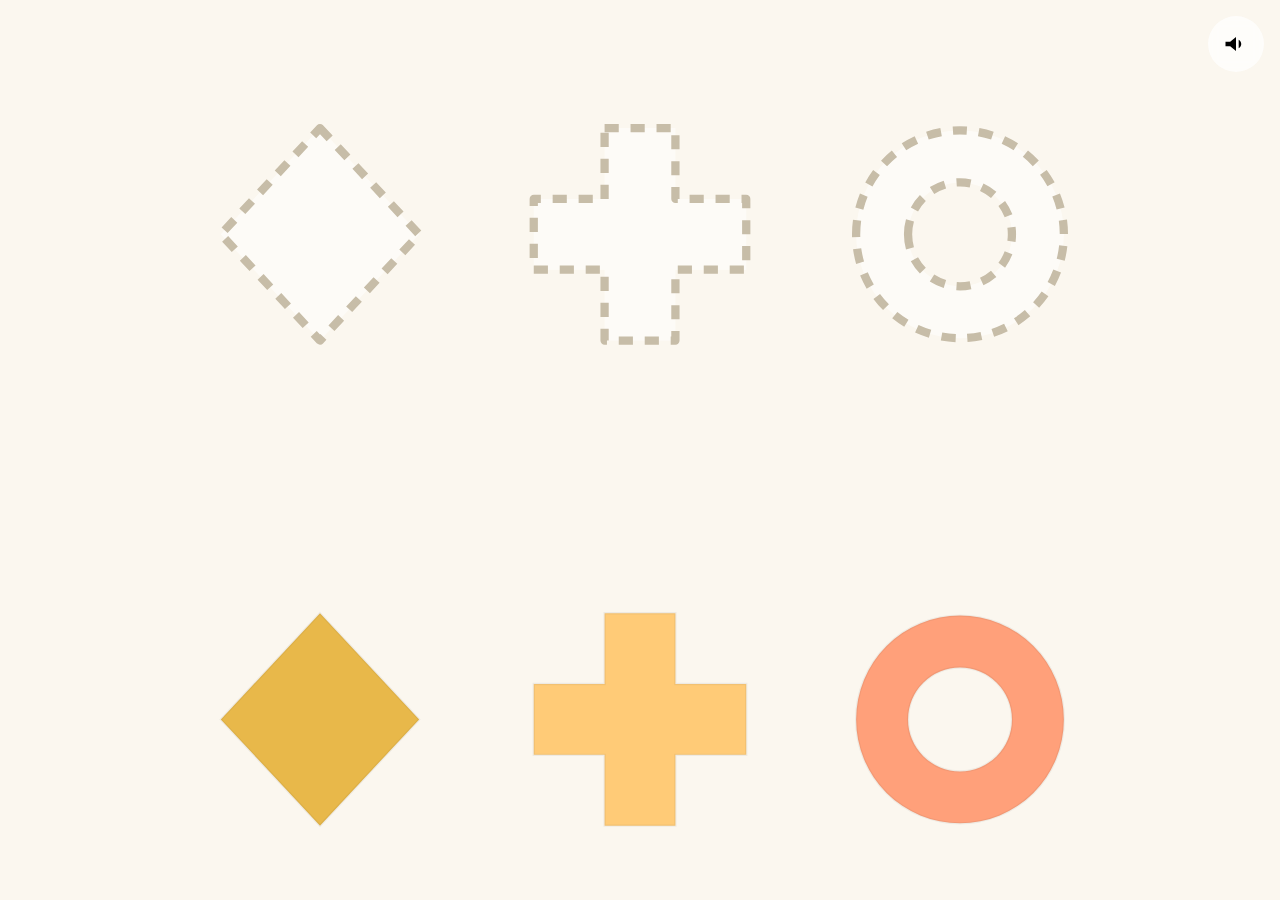
==== index.html @ c3d77802 "Initial: dheera-shapes PWA (drag-to-fit puzzle, level 3→8, offline)" ====
<!DOCTYPE html>
<html lang="en">
<head>
  <meta charset="UTF-8" />
  <meta name="viewport" content="width=device-width, initial-scale=1, viewport-fit=cover, user-scalable=no" />
  <meta name="apple-mobile-web-app-capable" content="yes" />
  <meta name="apple-mobile-web-app-status-bar-style" content="default" />
  <meta name="apple-mobile-web-app-title" content="Shapes" />
  <meta name="mobile-web-app-capable" content="yes" />
  <meta name="theme-color" content="#FBF7EF" />
  <title>Shapes</title>
  <link rel="manifest" href="manifest.json" />
  <link rel="apple-touch-icon" href="apple-touch-icon.png" />
  <link rel="icon" href="icon.svg" type="image/svg+xml" />
  <link rel="icon" href="icon-192.png" sizes="192x192" type="image/png" />
  <link rel="stylesheet" href="style.css" />
</head>
<body>
  <button id="mute" aria-label="Mute" title="Mute">
    <svg viewBox="0 0 24 24" width="28" height="28" aria-hidden="true">
      <path id="mute-on"  d="M3 10v4h4l5 4V6L7 10H3zm13.5 2c0-1.6-.9-3-2.2-3.7v7.4c1.3-.7 2.2-2.1 2.2-3.7z" />
      <path id="mute-off" d="M3 10v4h4l5 4V6L7 10H3zm14 0l4 4m0-4l-4 4" stroke="currentColor" stroke-width="2" fill="none" stroke-linecap="round" style="display:none" />
    </svg>
  </button>

  <svg id="stage" xmlns="http://www.w3.org/2000/svg" preserveAspectRatio="xMidYMid meet"></svg>

  <script src="shapes.js"></script>
  <script src="app.js"></script>
  <script>
    if ('serviceWorker' in navigator) {
      window.addEventListener('load', () => {
        navigator.serviceWorker.register('sw.js').catch(() => {});
      });
    }
  </script>
</body>
</html>
---- style.css ----
:root {
  --bg: #FBF7EF;
  --slot-outline: #C7BDA8;
  --slot-fill: rgba(255, 255, 255, 0.55);
  --hint: rgba(180, 200, 220, 0.35);
}

* { box-sizing: border-box; -webkit-tap-highlight-color: transparent; }

html, body {
  margin: 0;
  padding: 0;
  height: 100%;
  overflow: hidden;
  background: var(--bg);
  font-family: -apple-system, BlinkMacSystemFont, "Nunito", "SF Pro Rounded", system-ui, sans-serif;
  user-select: none;
  -webkit-user-select: none;
  touch-action: none;
  overscroll-behavior: none;
}

body {
  position: fixed;
  inset: 0;
  padding: env(safe-area-inset-top) env(safe-area-inset-right) env(safe-area-inset-bottom) env(safe-area-inset-left);
}

#stage {
  width: 100%;
  height: 100%;
  display: block;
  touch-action: none;
}

#mute {
  position: absolute;
  top: calc(16px + env(safe-area-inset-top));
  right: calc(16px + env(safe-area-inset-right));
  width: 56px;
  height: 56px;
  border-radius: 50%;
  border: none;
  background: rgba(255, 255, 255, 0.7);
  color: #6B7280;
  display: grid;
  place-items: center;
  cursor: pointer;
  z-index: 10;
  transition: transform 120ms ease-out, background 200ms;
  backdrop-filter: blur(6px);
  -webkit-backdrop-filter: blur(6px);
}
#mute:active { transform: scale(0.94); }
#mute.muted { background: rgba(230, 220, 200, 0.7); }
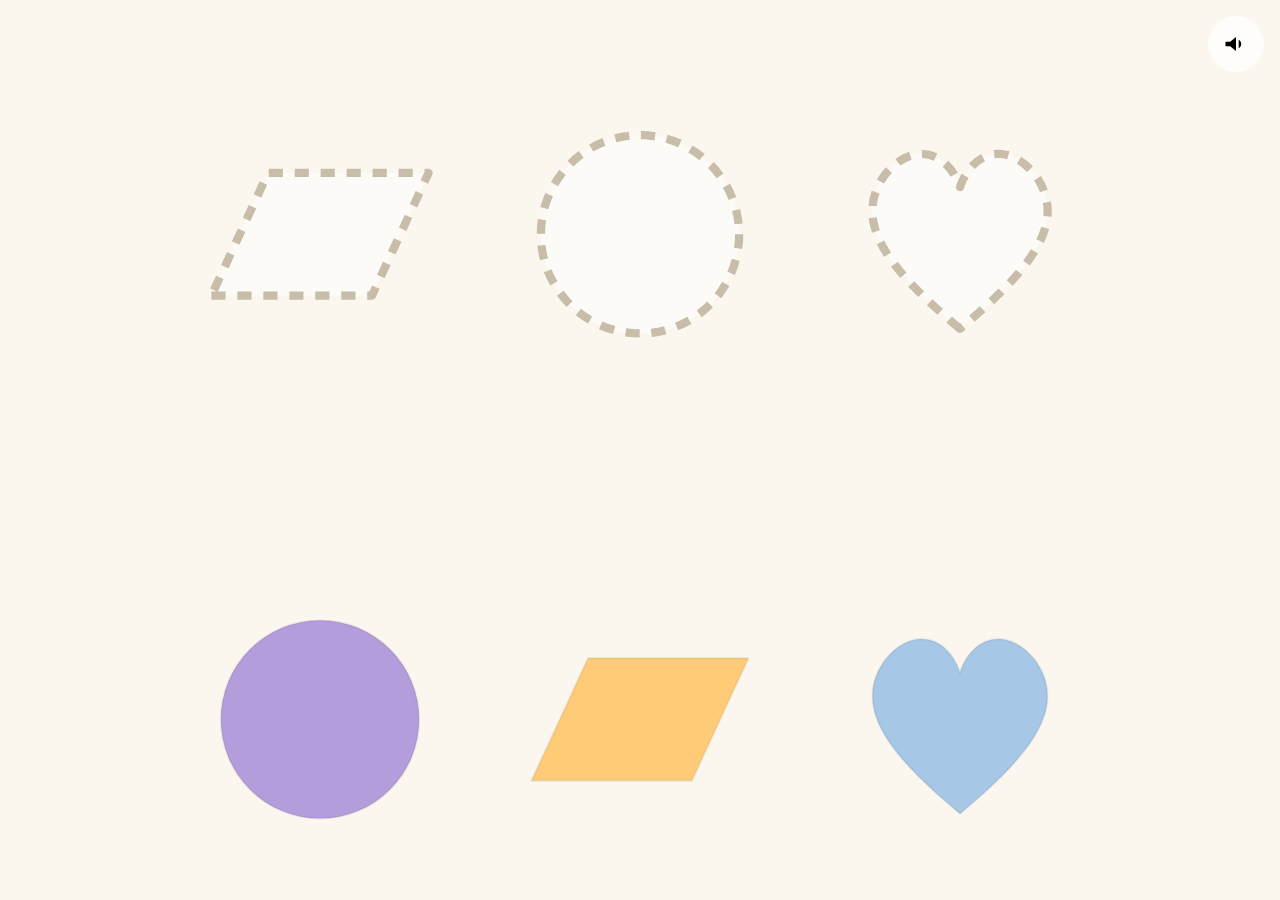
==== commit b3418afc: "Letters + words phase, interact.js drag, friendlier voice - Phases: shapes (1-25) → single letters (" ====
--- a/index.html
+++ b/index.html
@@ -25,7 +25,9 @@
 
   <svg id="stage" xmlns="http://www.w3.org/2000/svg" preserveAspectRatio="xMidYMid meet"></svg>
 
+  <script src="interact.min.js"></script>
   <script src="shapes.js"></script>
+  <script src="letters.js"></script>
   <script src="app.js"></script>
   <script>
     if ('serviceWorker' in navigator) {
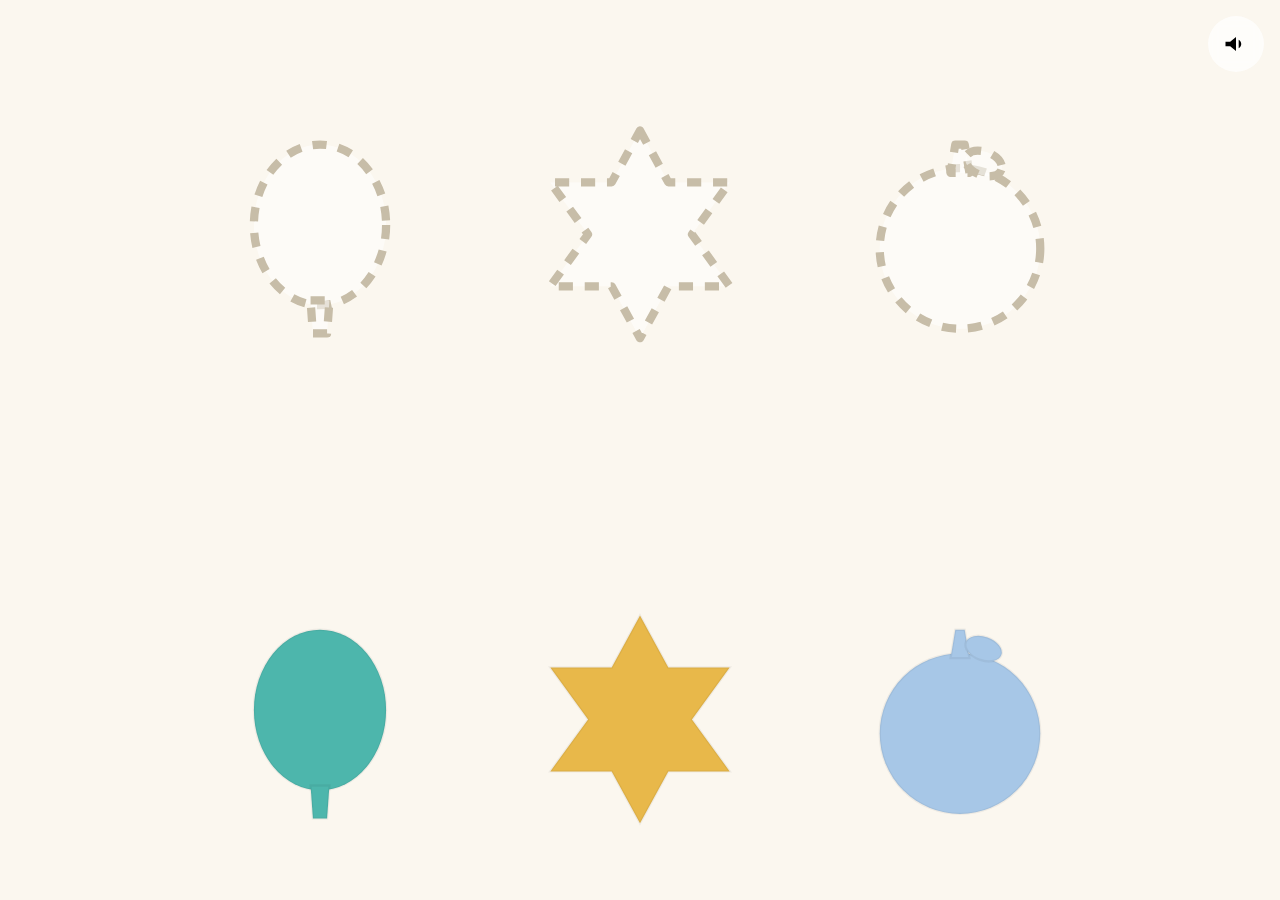
==== commit 48d8c53c: "Shapes-only forever, add 10 Material-style icons - Drop letters + words phase entirely; puzzle is in" ====
--- a/index.html
+++ b/index.html
@@ -27,7 +27,6 @@
 
   <script src="interact.min.js"></script>
   <script src="shapes.js"></script>
-  <script src="letters.js"></script>
   <script src="app.js"></script>
   <script>
     if ('serviceWorker' in navigator) {
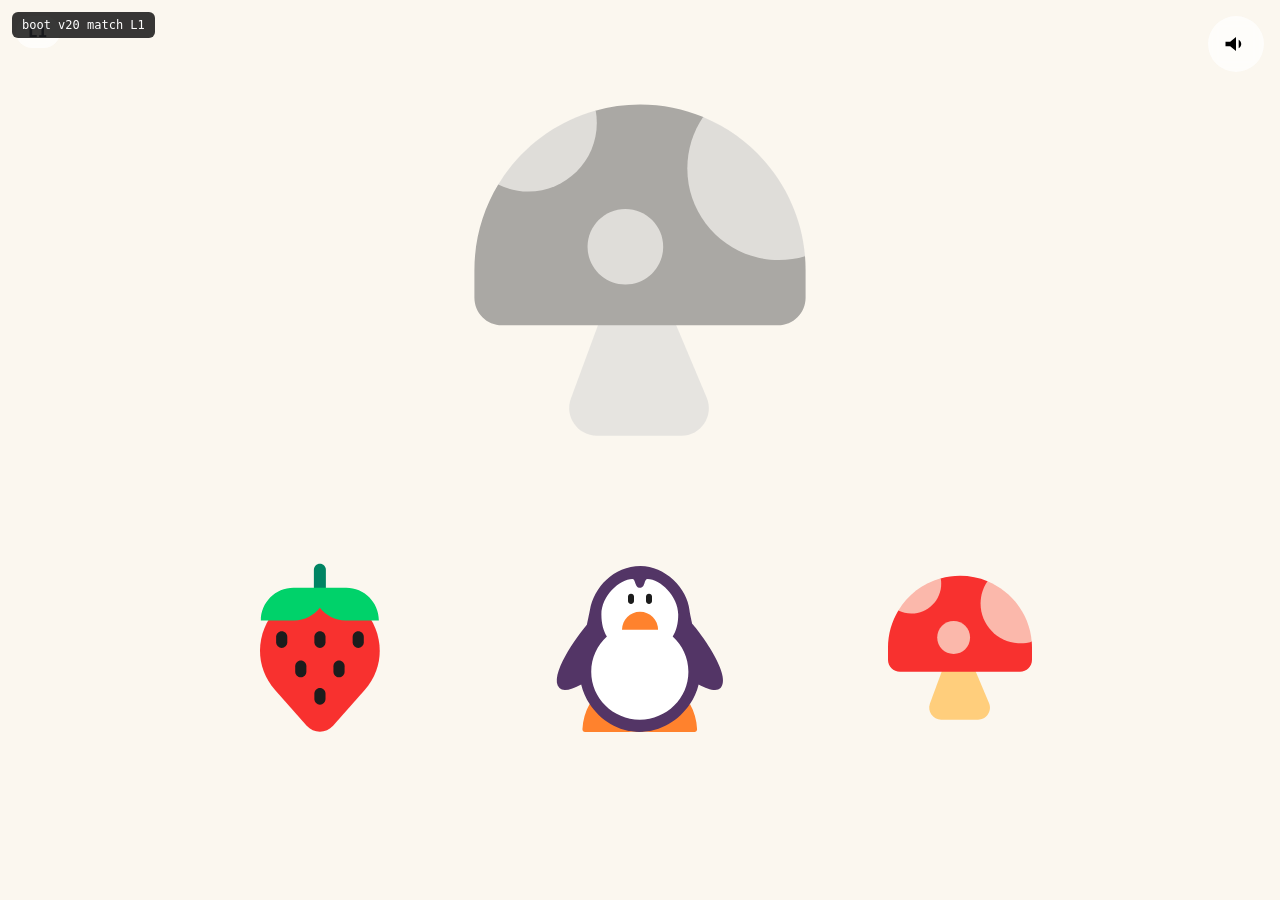
==== commit 3e4d67a2: "Match mode + stats page + milestone snapshot; sw v22 - Replace multi-slot puzzle with 1 target + N d" ====
--- a/index.html
+++ b/index.html
@@ -23,10 +23,13 @@
     </svg>
   </button>
 
+  <div id="level-chip" aria-hidden="true"><span id="level-chip-label">L1</span></div>
+
   <svg id="stage" xmlns="http://www.w3.org/2000/svg" preserveAspectRatio="xMidYMid meet"></svg>
 
   <script src="interact.min.js"></script>
   <script src="shapes.js"></script>
+  <script src="stats.js"></script>
   <script src="app.js"></script>
   <script>
     if ('serviceWorker' in navigator) {
--- a/style.css
+++ b/style.css
@@ -53,3 +53,58 @@
 }
 #mute:active { transform: scale(0.94); }
 #mute.muted { background: rgba(230, 220, 200, 0.7); }
+
+#level-chip {
+  position: absolute;
+  top: calc(16px + env(safe-area-inset-top));
+  left: calc(16px + env(safe-area-inset-left));
+  min-width: 44px;
+  height: 32px;
+  padding: 0 10px;
+  border-radius: 16px;
+  background: rgba(255, 255, 255, 0.7);
+  color: #6B7280;
+  font-size: 14px;
+  font-weight: 700;
+  letter-spacing: 0.5px;
+  display: grid;
+  place-items: center;
+  z-index: 10;
+  backdrop-filter: blur(6px);
+  -webkit-backdrop-filter: blur(6px);
+  user-select: none;
+  cursor: pointer;
+}
+#level-chip.trophy {
+  background: rgba(255, 220, 140, 0.85);
+  color: #7A5A0A;
+}
+#level-chip.pressing {
+  transform: scale(0.94);
+  transition: transform 120ms ease-out;
+}
+
+#milestone-save-btn {
+  position: fixed;
+  left: 50%;
+  bottom: calc(32px + env(safe-area-inset-bottom));
+  transform: translateX(-50%);
+  border: none;
+  background: rgba(255, 220, 140, 0.95);
+  color: #7A5A0A;
+  padding: 14px 22px;
+  border-radius: 26px;
+  font-size: 16px;
+  font-weight: 800;
+  cursor: pointer;
+  box-shadow: 0 4px 12px rgba(0,0,0,0.15);
+  z-index: 20;
+  animation: milestone-btn-in 400ms ease-out;
+}
+#milestone-save-btn:active { transform: translateX(-50%) scale(0.96); }
+#milestone-save-btn:disabled { opacity: 0.6; }
+
+@keyframes milestone-btn-in {
+  from { opacity: 0; transform: translateX(-50%) translateY(20px); }
+  to   { opacity: 1; transform: translateX(-50%) translateY(0); }
+}
